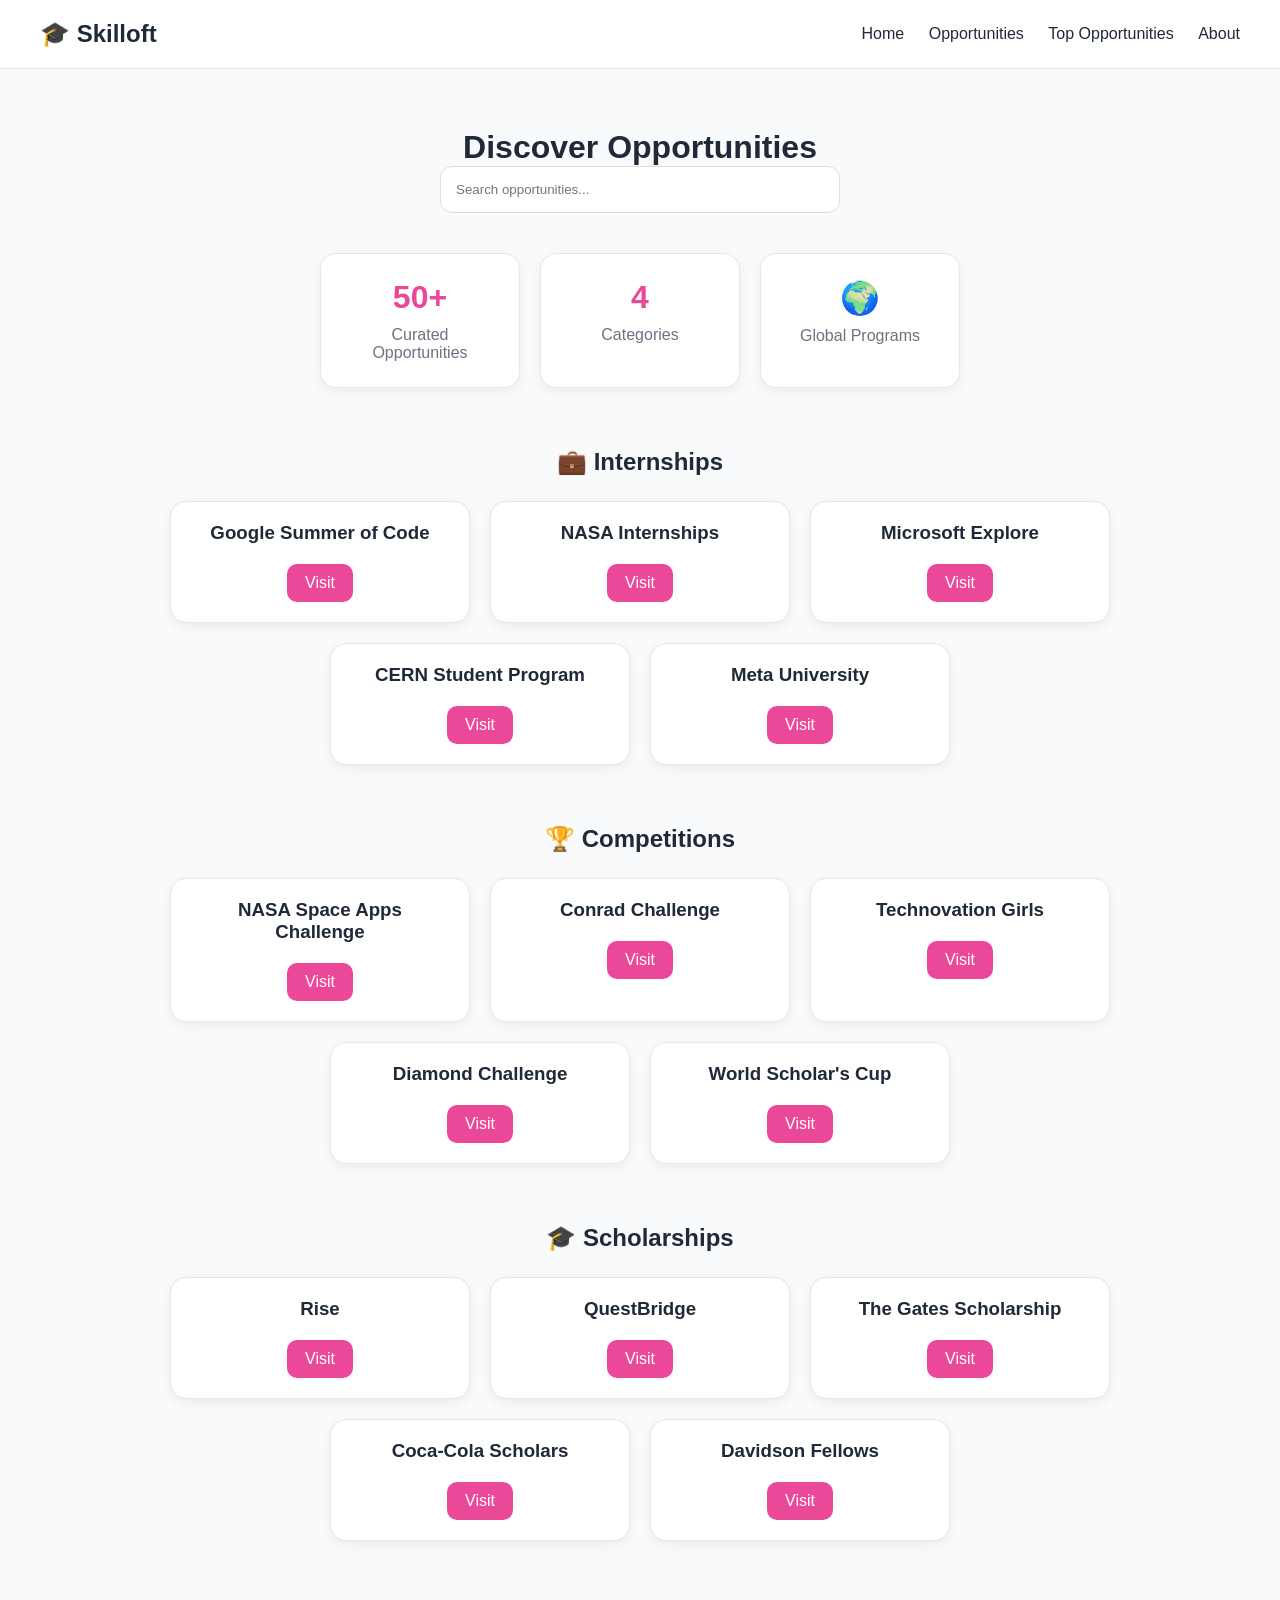
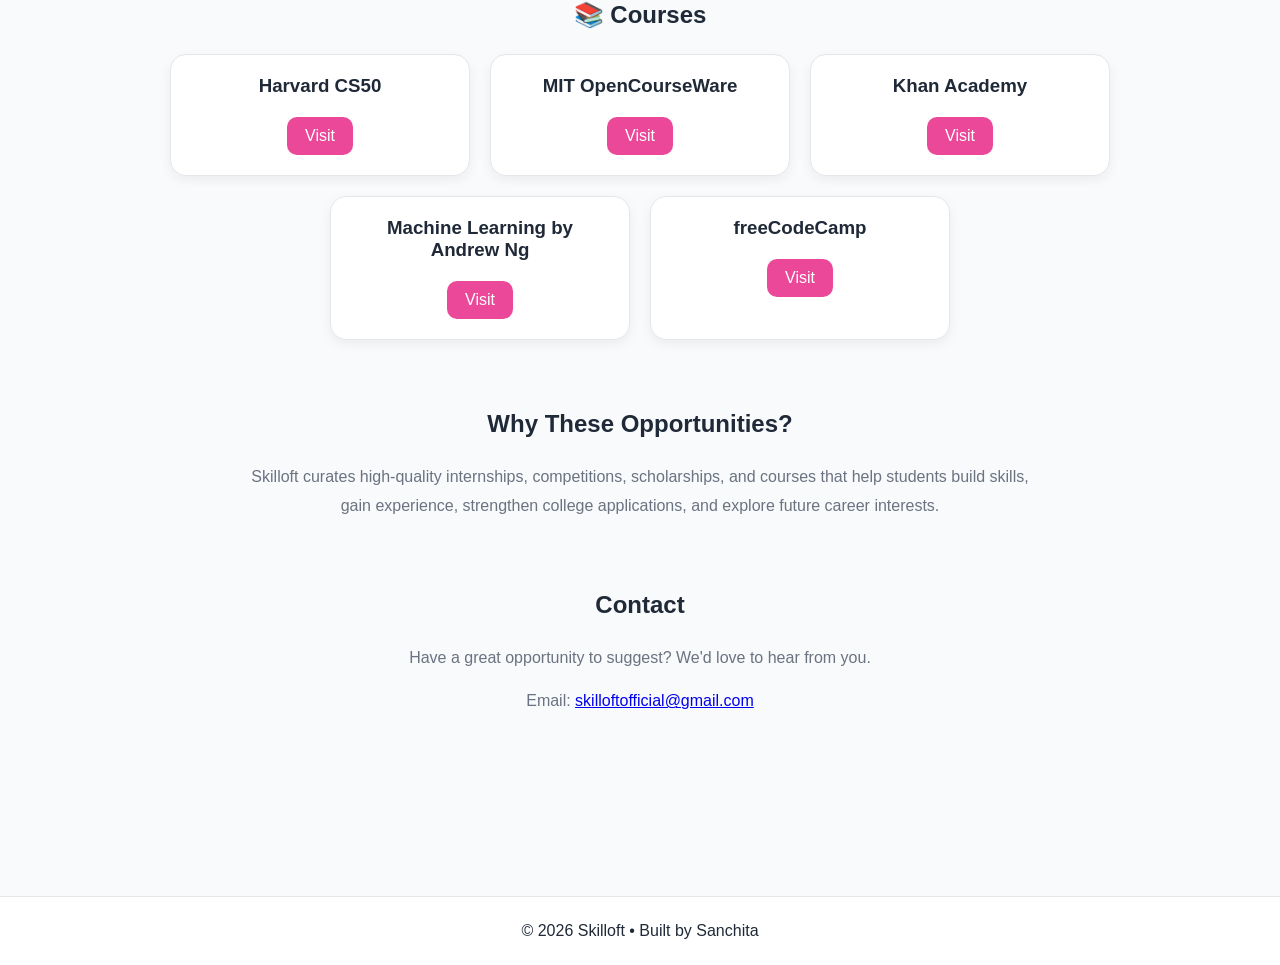
==== opportunities.html @ 093c9f30 "Add files via upload" ====
<!DOCTYPE html>
<html lang="en">

<head>
    <meta charset="UTF-8">
    <meta name="viewport" content="width=device-width, initial-scale=1.0">
    <title>Opportunities - Skilloft</title>

    <link rel="stylesheet" href="style.css">
</head>

<body>

    <nav>

        <div class="logo">
            🎓 Skilloft
        </div>

        <div class="nav-links">
            <a href="index.html">Home</a>
            <a href="opportunities.html">Opportunities</a>
            <a href="top25.html">Top Opportunities</a>
            <a href="about.html">About</a>
        </div>

    </nav>

    <main>

        <h1>Discover Opportunities</h1>

        <div class="search-section">

            <input
                type="text"
                id="searchInput"
                placeholder="Search opportunities..."
            >

        </div>

        <div class="stats">

            <div class="stat-box">
                <h3>50+</h3>
                <p>Curated Opportunities</p>
            </div>

            <div class="stat-box">
                <h3>4</h3>
                <p>Categories</p>
            </div>

            <div class="stat-box">
                <h3>🌍</h3>
                <p>Global Programs</p>
            </div>

        </div>

        <h2>💼 Internships</h2>
        <div class="featured-container" id="internships"></div>

        <h2>🏆 Competitions</h2>
        <div class="featured-container" id="competitions"></div>

        <h2>🎓 Scholarships</h2>
        <div class="featured-container" id="scholarships"></div>

        <h2>📚 Courses</h2>
        <div class="featured-container" id="courses"></div>

        <section class="about">

            <h2>Why These Opportunities?</h2>

            <p>
                Skilloft curates high-quality internships,
                competitions, scholarships, and courses that
                help students build skills, gain experience,
                strengthen college applications, and explore
                future career interests.
            </p>

        </section>

        <section class="about">

            <h2>Contact</h2>

            <p>
                Have a great opportunity to suggest?
                We'd love to hear from you.
            </p>

            <p>
                Email:
                <a href="mailto:skilloftofficial@gmail.com">
                    skilloftofficial@gmail.com
                </a>
            </p>

        </section>

    </main>

    <footer>

        <p>
            © 2026 Skilloft • Built by Sanchita
        </p>

    </footer>

    <script src="script.js"></script>

</body>

</html>
---- style.css ----
*{
    margin:0;
    padding:0;
    box-sizing:border-box;
}

body{
    font-family:Arial, sans-serif;
    background:#f8fafc;
    color:#1f2937;
}

/* NAVIGATION */

nav{
    background:white;
    padding:20px 40px;
    display:flex;
    justify-content:space-between;
    align-items:center;
    border-bottom:1px solid #e5e7eb;
    position:sticky;
    top:0;
    z-index:100;
}

.logo{
    font-size:24px;
    font-weight:bold;
}

.nav-links a{
    text-decoration:none;
    color:#1f2937;
    margin-left:20px;
    font-weight:500;
}

.nav-links a:hover{
    color:#ec4899;
}

/* HERO */

header{
    background:linear-gradient(
        135deg,
        #ffd6e7,
        #ffe8f2
    );
    text-align:center;
    padding:90px 20px;
    border-bottom-left-radius:25px;
    border-bottom-right-radius:25px;
}

header h1{
    font-size:52px;
    margin-bottom:15px;
}

header p{
    max-width:650px;
    margin:auto;
    margin-bottom:25px;
    line-height:1.7;
}

.cta-btn{
    display:inline-block;
    background:#ec4899;
    color:white;
    text-decoration:none;
    padding:14px 28px;
    border-radius:12px;
    font-weight:bold;
    transition:.3s;
}

.cta-btn:hover{
    transform:translateY(-3px);
}

/* MAIN */

main{
    padding:60px 20px;
    text-align:center;
}

h2{
    margin-top:60px;
    margin-bottom:25px;
}

/* SEARCH */

.search-section{
    margin-bottom:40px;
}

.search-section input{
    width:400px;
    max-width:90%;
    padding:15px;
    border-radius:12px;
    border:1px solid #ddd;
    outline:none;
}

/* STATS */

.stats{
    display:flex;
    justify-content:center;
    gap:20px;
    flex-wrap:wrap;
    margin-bottom:60px;
}

.stat-box{
    background:white;
    width:200px;
    padding:25px;
    border-radius:16px;
    border:1px solid #e5e7eb;
    box-shadow:0 4px 12px rgba(0,0,0,.06);
}

.stat-box h3{
    font-size:32px;
    color:#ec4899;
    margin-bottom:10px;
}

.stat-box p{
    color:#6b7280;
}

/* CATEGORY CARDS */

.cards-container{
    display:flex;
    flex-wrap:wrap;
    justify-content:center;
    gap:20px;
}

.card{
    width:250px;
    background:white;
    padding:25px;
    border-radius:16px;
    text-decoration:none;
    color:#1f2937;
    border:1px solid #e5e7eb;
    box-shadow:0 4px 12px rgba(0,0,0,.06);
    transition:.3s;
}

.card:hover{
    background:#fff1f6;
    transform:translateY(-6px);
}

/* FEATURED OPPORTUNITIES */

.featured-container{
    display:flex;
    flex-wrap:wrap;
    justify-content:center;
    gap:20px;
    margin-bottom:40px;
}

.featured-card{
    width:300px;
    background:white;
    padding:20px;
    border-radius:16px;
    border:1px solid #e5e7eb;
    box-shadow:0 4px 12px rgba(0,0,0,.06);
    transition:.3s;
}

.featured-card:hover{
    transform:translateY(-6px);
}

.featured-card h3{
    margin-bottom:10px;
}

.featured-card p{
    margin-bottom:10px;
    color:#6b7280;
}

/* BUTTONS */

.apply-btn{
    display:inline-block;
    background:#ec4899;
    color:white;
    text-decoration:none;
    padding:10px 18px;
    border-radius:10px;
    margin-top:10px;
    transition:.3s;
}

.apply-btn:hover{
    opacity:.9;
}

/* TAGS */

.tags{
    margin:10px 0;
}

.tags span{
    background:#ffe4ef;
    color:#ec4899;
    padding:5px 10px;
    border-radius:20px;
    font-size:12px;
    margin:3px;
    display:inline-block;
}

/* ABOUT SECTION */

.about{
    max-width:800px;
    margin:70px auto;
    text-align:center;
}

.about p{
    color:#6b7280;
    line-height:1.8;
    margin-top:15px;
}

/* FOOTER */

footer{
    text-align:center;
    padding:25px;
    background:white;
    border-top:1px solid #e5e7eb;
    margin-top:50px;
}

/* MOBILE */

@media(max-width:768px){

    nav{
        flex-direction:column;
        gap:15px;
    }

    header h1{
        font-size:36px;
    }

    .nav-links{
        display:flex;
        flex-wrap:wrap;
        justify-content:center;
    }

    .cards-container,
    .featured-container,
    .stats{
        flex-direction:column;
        align-items:center;
    }

    .card,
    .featured-card,
    .stat-box{
        width:90%;
    }
}
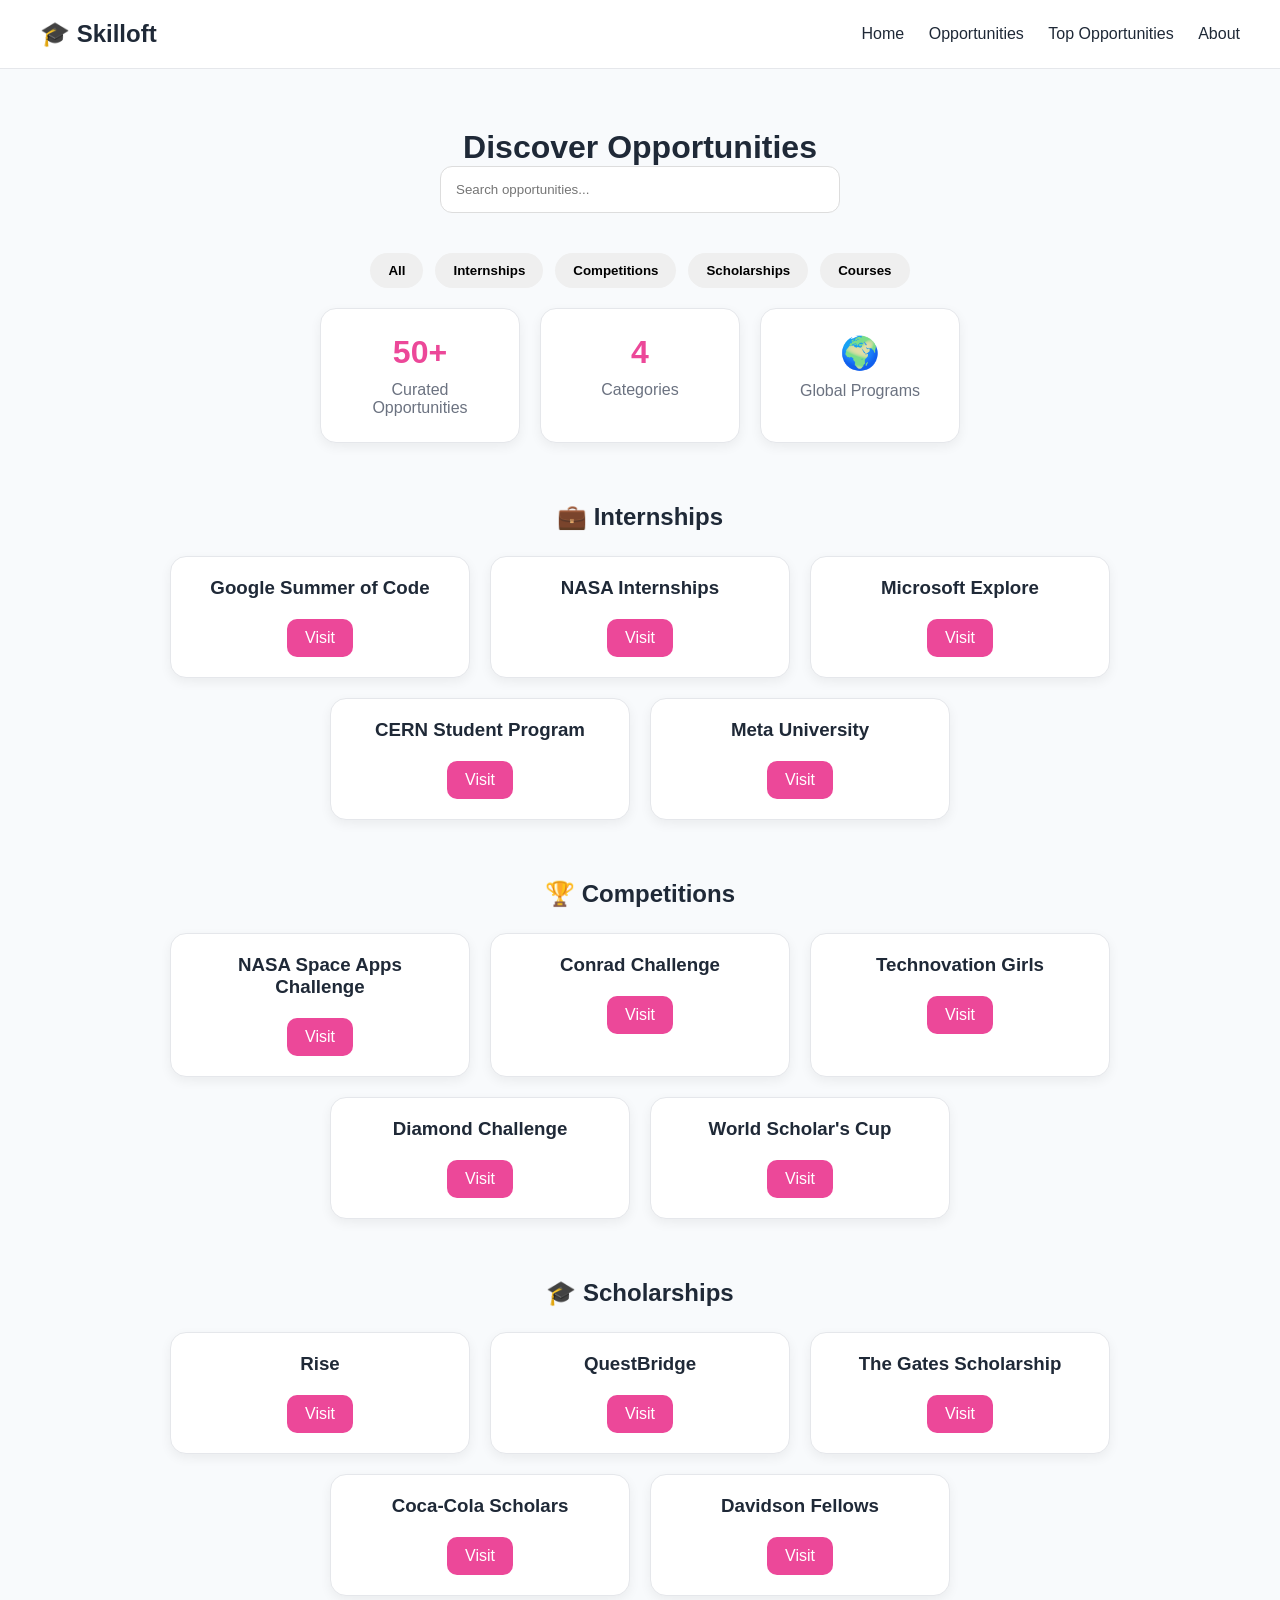
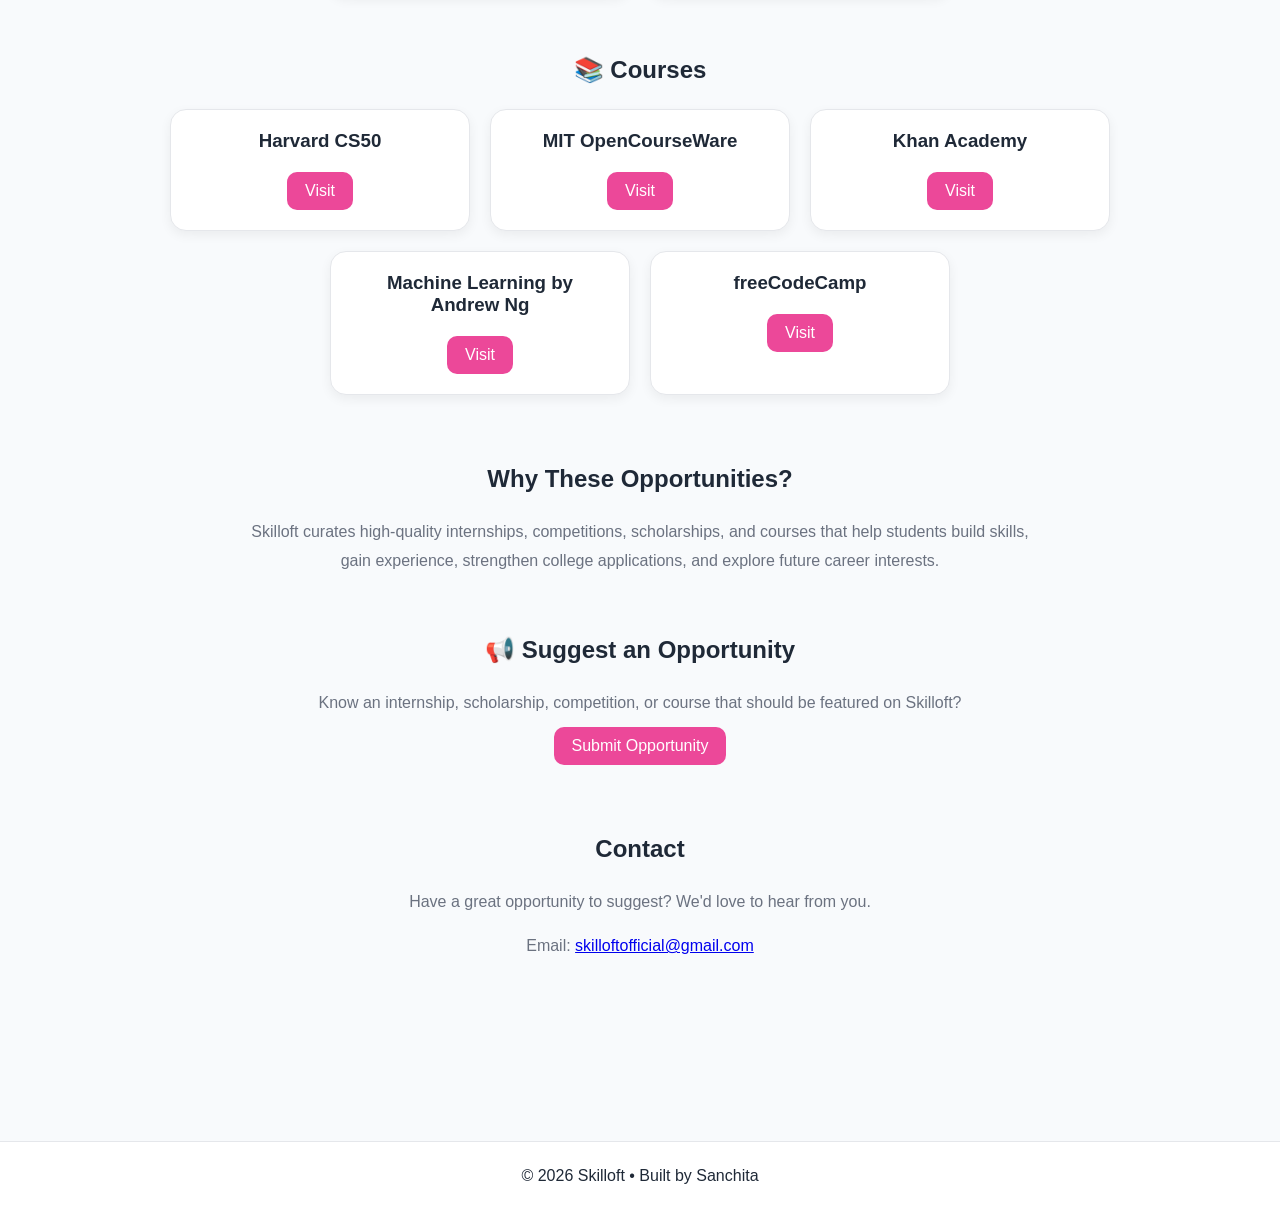
==== commit 1c51e36c: "Add files via upload" ====
--- a/opportunities.html
+++ b/opportunities.html
@@ -33,14 +33,37 @@
 
         <div class="search-section">
 
-            <input
-                type="text"
-                id="searchInput"
-                placeholder="Search opportunities..."
-            >
+    <input
+        type="text"
+        id="searchInput"
+        placeholder="Search opportunities..."
+    >
 
-        </div>
+</div>
 
+<div class="filter-buttons">
+
+    <button class="filter-btn" onclick="filterCategory('all')">
+        All
+    </button>
+
+    <button class="filter-btn" onclick="filterCategory('internships')">
+        Internships
+    </button>
+
+    <button class="filter-btn" onclick="filterCategory('competitions')">
+        Competitions
+    </button>
+
+    <button class="filter-btn" onclick="filterCategory('scholarships')">
+        Scholarships
+    </button>
+
+    <button class="filter-btn" onclick="filterCategory('courses')">
+        Courses
+    </button>
+
+</div>
         <div class="stats">
 
             <div class="stat-box">
@@ -84,7 +107,20 @@
                 future career interests.
             </p>
 
-        </section>
+       <h2>📢 Suggest an Opportunity</h2>
+
+    <p>
+        Know an internship, scholarship,
+        competition, or course that should
+        be featured on Skilloft?
+    </p>
+
+    <a href="PASTE_YOUR_GOOGLE_FORM_LINK_HERE"
+       target="_blank"
+       class="apply-btn">
+        Submit Opportunity
+    </a>
+ </section>
 
         <section class="about">
 
--- a/style.css
+++ b/style.css
@@ -285,5 +285,24 @@
         width:90%;
     }
 }
-
-
+.filter-buttons {
+    display: flex;
+    justify-content: center;
+    gap: 12px;
+    margin: 20px 0;
+    flex-wrap: wrap;
+}
+
+.filter-btn {
+    border: none;
+    padding: 10px 18px;
+    border-radius: 999px;
+    cursor: pointer;
+    font-weight: 600;
+}
+
+.filter-btn:hover {
+    transform: translateY(-2px);
+}
+
+
